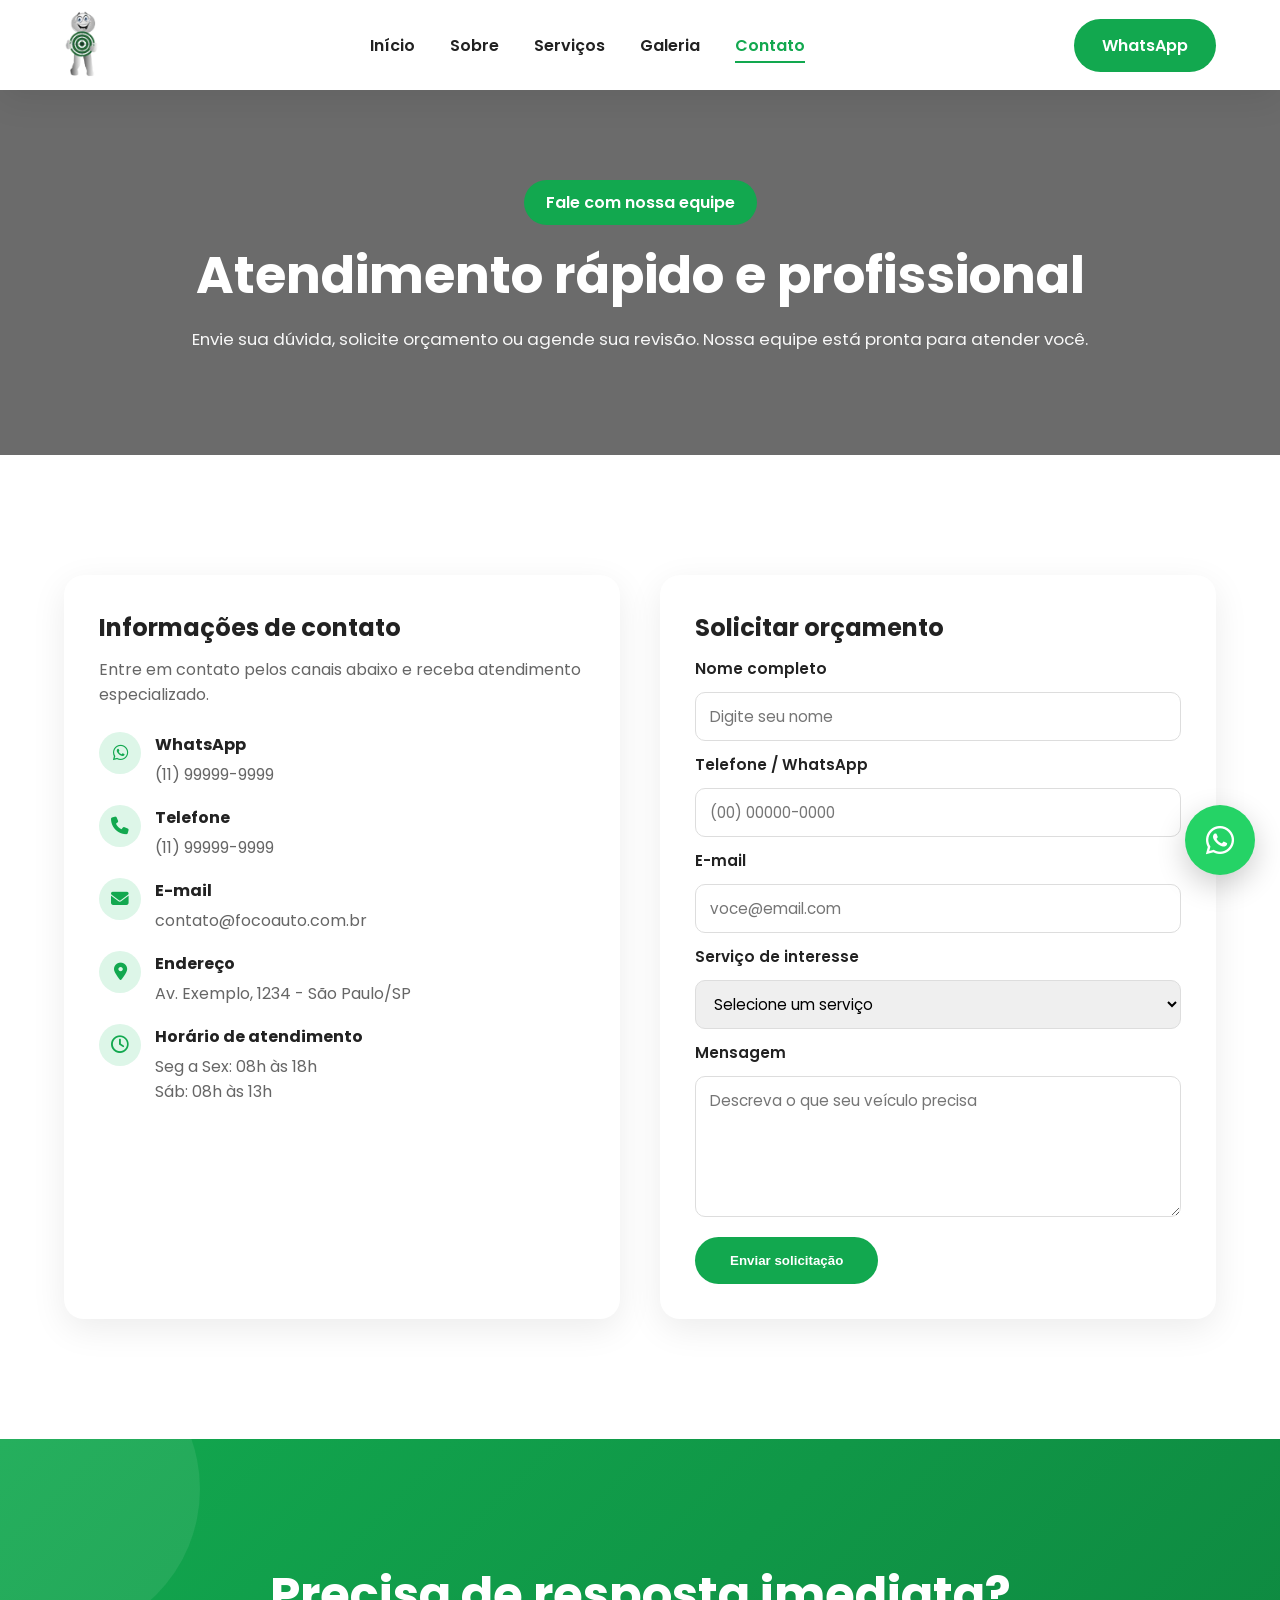
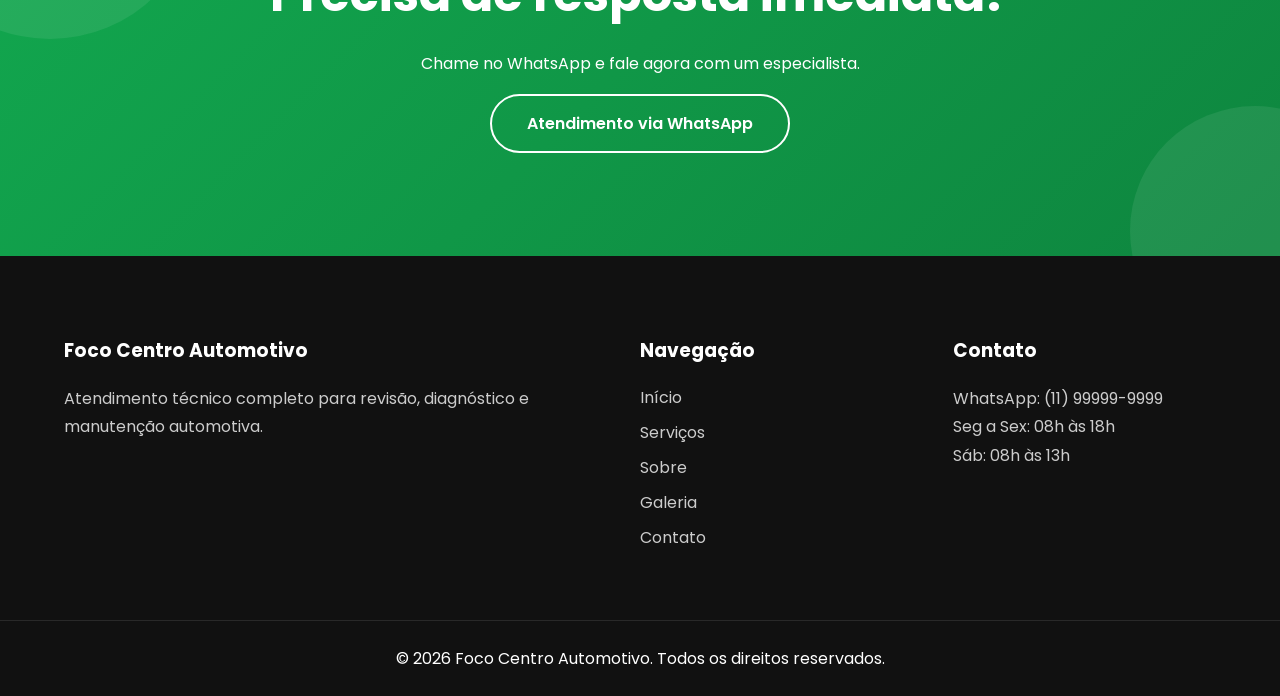
==== contato.html @ 26f86cf7 "teste" ====
<!DOCTYPE html>
<html lang="pt-BR">
<head>
    <meta charset="UTF-8" />
    <meta name="viewport" content="width=device-width, initial-scale=1.0" />
    <title>Contato | Foco Centro Automotivo</title>

    <link rel="icon" type="image/png" href="assets/images/logo.png" />
    <link rel="preconnect" href="https://fonts.googleapis.com" />
    <link rel="preconnect" href="https://fonts.gstatic.com" crossorigin />
    <link href="https://fonts.googleapis.com/css2?family=Poppins:wght@300;400;500;600;700;800&display=swap" rel="stylesheet" />
    <link rel="stylesheet" href="https://cdnjs.cloudflare.com/ajax/libs/font-awesome/6.5.2/css/all.min.css" />
    <link rel="stylesheet" href="css/style.css" />
    <link rel="stylesheet" href="css/animations.css" />
    <link rel="stylesheet" href="css/responsive.css" />
    <link rel="stylesheet" href="css/pages.css" />
</head>
<body>
    <header class="scrolled" id="topo">
        <div class="container">
            <a href="index.html" class="logo" aria-label="Voltar para início">
                <img src="assets/images/logo.png" alt="Logo Foco Centro Automotivo" />
            </a>

            <nav aria-label="Navegação principal">
                <ul class="menu">
                    <li><a href="index.html">Início</a></li>
                    <li><a href="sobre.html">Sobre</a></li>
                    <li><a href="servicos.html">Serviços</a></li>
                    <li><a href="galeria.html">Galeria</a></li>
                    <li><a href="contato.html">Contato</a></li>
                </ul>
            </nav>

            <a class="btn-header" href="https://wa.me/5511999999999" target="_blank" rel="noopener noreferrer">WhatsApp</a>
        </div>
    </header>

    <main>
        <section class="page-hero page-hero-contact">
            <div class="container">
                <span>Fale com nossa equipe</span>
                <h1>Atendimento rápido e profissional</h1>
                <p>
                    Envie sua dúvida, solicite orçamento ou agende sua revisão.
                    Nossa equipe está pronta para atender você.
                </p>
            </div>
        </section>

        <section class="contact-section">
            <div class="container contact-grid">
                <div class="contact-info">
                    <h2>Informações de contato</h2>
                    <p>Entre em contato pelos canais abaixo e receba atendimento especializado.</p>

                    <div class="contact-list">
                        <div class="contact-item">
                            <i class="fa-brands fa-whatsapp"></i>
                            <div>
                                <h3>WhatsApp</h3>
                                <p><a href="https://wa.me/5511999999999" target="_blank" rel="noopener noreferrer">(11) 99999-9999</a></p>
                            </div>
                        </div>

                        <div class="contact-item">
                            <i class="fa-solid fa-phone"></i>
                            <div>
                                <h3>Telefone</h3>
                                <p><a href="tel:+5511999999999">(11) 99999-9999</a></p>
                            </div>
                        </div>

                        <div class="contact-item">
                            <i class="fa-solid fa-envelope"></i>
                            <div>
                                <h3>E-mail</h3>
                                <p><a href="mailto:contato@focoauto.com.br">contato@focoauto.com.br</a></p>
                            </div>
                        </div>

                        <div class="contact-item">
                            <i class="fa-solid fa-location-dot"></i>
                            <div>
                                <h3>Endereço</h3>
                                <p>Av. Exemplo, 1234 - São Paulo/SP</p>
                            </div>
                        </div>

                        <div class="contact-item">
                            <i class="fa-regular fa-clock"></i>
                            <div>
                                <h3>Horário de atendimento</h3>
                                <p>Seg a Sex: 08h às 18h<br />Sáb: 08h às 13h</p>
                            </div>
                        </div>
                    </div>
                </div>

                <div class="contact-form-wrap">
                    <h2>Solicitar orçamento</h2>
                    <form class="contact-form" action="#" method="post">
                        <label for="nome">Nome completo</label>
                        <input id="nome" name="nome" type="text" placeholder="Digite seu nome" required />

                        <label for="telefone">Telefone / WhatsApp</label>
                        <input id="telefone" name="telefone" type="tel" placeholder="(00) 00000-0000" required />

                        <label for="email">E-mail</label>
                        <input id="email" name="email" type="email" placeholder="voce@email.com" />

                        <label for="servico">Serviço de interesse</label>
                        <select id="servico" name="servico" required>
                            <option value="">Selecione um serviço</option>
                            <option>Injeção eletrônica</option>
                            <option>Transmissão</option>
                            <option>Suspensão em geral</option>
                            <option>Mecânica em geral</option>
                            <option>Correia dentada</option>
                            <option>Motor</option>
                            <option>Arrefecimento</option>
                            <option>Embreagem</option>
                            <option>Caixa de direção</option>
                            <option>Alternador e revisão geral</option>
                            <option>Troca de óleos e filtros</option>
                            <option>Freios</option>
                        </select>

                        <label for="mensagem">Mensagem</label>
                        <textarea id="mensagem" name="mensagem" rows="5" placeholder="Descreva o que seu veículo precisa"></textarea>

                        <button type="submit" class="btn-primary">Enviar solicitação</button>
                    </form>
                </div>
            </div>
        </section>

        <section class="cta">
            <div class="container">
                <h2>Precisa de resposta imediata?</h2>
                <p>Chame no WhatsApp e fale agora com um especialista.</p>
                <a class="btn-secondary" href="https://wa.me/5511999999999" target="_blank" rel="noopener noreferrer">Atendimento via WhatsApp</a>
            </div>
        </section>
    </main>

    <footer>
        <div class="container footer-grid">
            <div><h3>Foco Centro Automotivo</h3><p>Atendimento técnico completo para revisão, diagnóstico e manutenção automotiva.</p></div>
            <div><h3>Navegação</h3><a href="index.html">Início</a><a href="servicos.html">Serviços</a><a href="sobre.html">Sobre</a><a href="galeria.html">Galeria</a><a href="contato.html">Contato</a></div>
            <div><h3>Contato</h3><p>WhatsApp: (11) 99999-9999</p><p>Seg a Sex: 08h às 18h</p><p>Sáb: 08h às 13h</p></div>
        </div>
        <div class="copyright">© 2026 Foco Centro Automotivo. Todos os direitos reservados.</div>
    </footer>

    <a class="whatsapp" href="https://wa.me/5511999999999" target="_blank" rel="noopener noreferrer" aria-label="Falar no WhatsApp">
        <i class="fa-brands fa-whatsapp"></i>
    </a>

    <script src="js/main.js"></script>
    <script src="js/pages.js"></script>
</body>
</html>
---- css/style.css ----
/* ==========================================
   RESET
========================================== */

*{
    margin:0;
    padding:0;
    box-sizing:border-box;
}

html{
    scroll-behavior:smooth;
}

body{
    font-family:'Poppins',sans-serif;
    background:#ffffff;
    color:#222;
    overflow-x:hidden;
}

img{
    max-width:100%;
    display:block;
}

a{
    text-decoration:none;
}

ul{
    list-style:none;
}

/* ==========================================
   VARIÁVEIS
========================================== */

:root{

    --primary:#12A84F;
    --primary-dark:#0E863F;
    --primary-light:#DDF6E8;

    --white:#FFFFFF;

    --dark:#111111;

    --gray:#666666;

    --light:#F7F7F7;

    --shadow:0 10px 35px rgba(0,0,0,.08);

    --transition:.35s ease;

}

/* ==========================================
   CONTAINER
========================================== */

.container{
    width:90%;
    max-width:1280px;
    margin:auto;
}

/* ==========================================
   LOADER
========================================== */

#loader{
    position:fixed;
    inset:0;
    background:white;
    z-index:9999;
    display:flex;
    justify-content:center;
    align-items:center;
}

.loader-content{
    text-align:center;
}

.loader-content img{
    width:180px;
    margin:auto;
}

.loader-bar{
    width:220px;
    height:6px;
    background:#eee;
    margin-top:20px;
    border-radius:50px;
    overflow:hidden;
}

.loader-bar::before{
    content:"";
    display:block;
    height:100%;
    width:0%;
    background:var(--primary);
    animation:loading 2s linear infinite;
}

@keyframes loading{

    0%{
        width:0%;
    }

    100%{
        width:100%;
    }

}

/* ==========================================
   HEADER
========================================== */

header{
    position:fixed;
    top:0;
    left:0;
    width:100%;
    z-index:1000;
    transition:.4s;
}

header.scrolled{
    background:white;
    box-shadow:var(--shadow);
}

header .container{

    display:flex;
    align-items:center;
    justify-content:space-between;

    height:90px;

}

.logo img{
    height:70px;
}

.menu{
    display:flex;
    gap:35px;
}

.menu a{

    color:white;

    font-weight:600;

    transition:var(--transition);

}

header.scrolled .menu a{
    color:#222;
}

.menu a:hover{
    color:var(--primary);
}

.menu a.active-link{
    color:var(--primary) !important;
    position:relative;
}

.menu a.active-link::after{
    content:"";
    position:absolute;
    left:0;
    bottom:-6px;
    width:100%;
    height:2px;
    background:var(--primary);
}

.btn-header{

    background:var(--primary);

    color:white;

    padding:14px 28px;

    border-radius:50px;

    font-weight:600;

    transition:var(--transition);

}

.btn-header:hover{

    background:var(--primary-dark);

    transform:translateY(-3px);

}

#mobile-btn{
    display:none;
}

/* ==========================================
   HERO
========================================== */

.hero{

    position:relative;

    height:100vh;

    overflow:hidden;

}

.hero video{

    position:absolute;

    width:100%;

    height:100%;

    object-fit:cover;

}

.hero-overlay{

    position:absolute;

    inset:0;

    background:rgba(0,0,0,.55);

}

.hero-content{

    position:relative;

    z-index:2;

    height:100%;

    display:flex;

    flex-direction:column;

    justify-content:center;

    align-items:center;

    text-align:center;

    color:white;

    padding:20px;

}

.hero-tag{

    background:var(--primary);

    padding:12px 24px;

    border-radius:40px;

    font-size:.9rem;

    margin-bottom:30px;

    font-weight:600;

}

.hero h1{

    font-size:5rem;

    max-width:1000px;

    line-height:1.1;

    margin-bottom:25px;

}

.hero p{

    max-width:750px;

    font-size:1.2rem;

    line-height:1.8;

}

.hero-buttons{

    display:flex;

    gap:20px;

    margin-top:40px;

}

/* ==========================================
   BOTÕES
========================================== */

.btn-primary{

    background:var(--primary);

    color:white;

    padding:16px 35px;

    border-radius:50px;

    font-weight:600;

    transition:var(--transition);

}

.btn-primary:hover{

    transform:translateY(-4px);

    background:var(--primary-dark);

}

.btn-secondary{

    border:2px solid white;

    color:white;

    padding:16px 35px;

    border-radius:50px;

    font-weight:600;

    transition:var(--transition);

}

.btn-secondary:hover{

    background:white;

    color:var(--primary);

}

/* ==========================================
   SOBRE
========================================== */

.home-about{

    padding:120px 0;

}

.home-about .container{

    display:grid;

    grid-template-columns:1fr 1fr;

    gap:80px;

    align-items:center;

}

.about-image img{

    border-radius:25px;

    box-shadow:var(--shadow);

}

.about-text span{

    color:var(--primary);

    font-weight:700;

}

.about-text h2{

    font-size:3rem;

    margin:15px 0 25px;

}

.about-text p{

    color:var(--gray);

    line-height:1.8;

}

.about-text ul{

    margin:30px 0;

}

.about-text li{

    margin-bottom:15px;

    font-weight:500;

}

.about-text i{

    color:var(--primary);

    margin-right:10px;

}

/* ==========================================
   NÚMEROS
========================================== */

.numbers{

    background:var(--primary);

    color:white;

    padding:90px 0;

}

.numbers .container{

    display:grid;

    grid-template-columns:repeat(4,1fr);

    gap:30px;

}

.number-box{

    text-align:center;

}

.number-box h2{

    font-size:4rem;

    margin-bottom:10px;

}

/* ==========================================
   TITULOS
========================================== */

.section-title{

    text-align:center;

    margin-bottom:70px;

}

.section-title span{

    color:var(--primary);

    font-weight:700;

}

.section-title h2{

    font-size:3rem;

    margin-top:10px;

}

/* ==========================================
   SERVIÇOS
========================================== */

.home-services{

    padding:120px 0;

    background:var(--light);

}

.services-grid{

    display:grid;

    grid-template-columns:repeat(3,1fr);

    gap:30px;

}

.service-card{

    background:white;

    padding:40px;

    border-radius:20px;

    text-align:center;

    box-shadow:var(--shadow);

    transition:var(--transition);

}

.service-card:hover{

    transform:translateY(-10px);

}

.service-card i{

    font-size:3rem;

    color:var(--primary);

    margin-bottom:20px;

}

.service-card h3{

    margin-bottom:15px;

}

.service-card p{

    color:var(--gray);

}

/* ==========================================
   DIFERENCIAIS
========================================== */

.advantages{

    padding:100px 0;

}

.advantages .container{

    display:grid;

    grid-template-columns:repeat(4,1fr);

    gap:25px;

}

.advantage{

    text-align:center;

    background:white;

    padding:40px;

    border-radius:20px;

    box-shadow:var(--shadow);

}

.advantage i{

    font-size:3rem;

    color:var(--primary);

    margin-bottom:20px;

}

/* ==========================================
   DEPOIMENTOS
========================================== */

.testimonials{

    padding:120px 0;

    background:var(--light);

}

.swiper-slide{

    background:white;

    padding:50px;

    border-radius:20px;

    box-shadow:var(--shadow);

    text-align:center;

}

.swiper-slide p{

    font-size:1.1rem;

    line-height:1.8;

}

.swiper-slide h4{

    margin-top:20px;

    color:gold;

}

/* ==========================================
   CTA
========================================== */

.cta{

    background:linear-gradient(
    135deg,
    var(--primary),
    var(--primary-dark));

    color:white;

    text-align:center;

    padding:120px 20px;

}

.cta h2{

    font-size:3rem;

    margin-bottom:20px;

}

.cta p{

    margin-bottom:35px;

}

/* ==========================================
   FOOTER
========================================== */

footer{

    background:#111;

    color:white;

    padding-top:80px;

}

.footer-grid{

    display:grid;

    grid-template-columns:2fr 1fr 1fr;

    gap:50px;

}

.footer-grid h3{

    margin-bottom:20px;

}

.footer-grid a{

    display:block;

    color:#ccc;

    margin-bottom:10px;

}

.footer-grid p{

    color:#ccc;

    line-height:1.8;

}

.copyright{

    border-top:1px solid rgba(255,255,255,.1);

    margin-top:60px;

    padding:25px;

    text-align:center;

}

/* ==========================================
   WHATSAPP
========================================== */

.whatsapp{

    position:fixed;

    right:25px;

    bottom:25px;

    width:70px;

    height:70px;

    background:#25D366;

    border-radius:50%;

    display:flex;

    justify-content:center;

    align-items:center;

    color:white;

    font-size:2rem;

    z-index:999;

    box-shadow:0 10px 30px rgba(0,0,0,.2);

}

.whatsapp:hover{

    transform:scale(1.1);

}

/* ==========================================
   SCROLLBAR
========================================== */

::-webkit-scrollbar{
    width:10px;
}

::-webkit-scrollbar-thumb{
    background:var(--primary);
    border-radius:50px;
}

::-webkit-scrollbar-track{
    background:#eee;
}

#loader{
    transition:0.5s ease;
}
---- css/animations.css ----
/* ==========================================
   FADE UP
========================================== */

.fade-up{
    animation:fadeUp 1s ease forwards;
}

@keyframes fadeUp{

    from{
        opacity:0;
        transform:translateY(50px);
    }

    to{
        opacity:1;
        transform:translateY(0);
    }

}

/* ==========================================
   FADE DOWN
========================================== */

.fade-down{
    animation:fadeDown 1s ease forwards;
}

@keyframes fadeDown{

    from{
        opacity:0;
        transform:translateY(-50px);
    }

    to{
        opacity:1;
        transform:translateY(0);
    }

}

/* ==========================================
   FADE LEFT
========================================== */

.fade-left{
    animation:fadeLeft 1s ease forwards;
}

@keyframes fadeLeft{

    from{
        opacity:0;
        transform:translateX(-60px);
    }

    to{
        opacity:1;
        transform:translateX(0);
    }

}

/* ==========================================
   FADE RIGHT
========================================== */

.fade-right{
    animation:fadeRight 1s ease forwards;
}

@keyframes fadeRight{

    from{
        opacity:0;
        transform:translateX(60px);
    }

    to{
        opacity:1;
        transform:translateX(0);
    }

}

/* ==========================================
   ZOOM IN
========================================== */

.zoom-in{
    animation:zoomIn .8s ease forwards;
}

@keyframes zoomIn{

    from{
        opacity:0;
        transform:scale(.8);
    }

    to{
        opacity:1;
        transform:scale(1);
    }

}

/* ==========================================
   ZOOM OUT
========================================== */

.zoom-out{
    animation:zoomOut .8s ease forwards;
}

@keyframes zoomOut{

    from{
        opacity:0;
        transform:scale(1.2);
    }

    to{
        opacity:1;
        transform:scale(1);
    }

}

/* ==========================================
   HERO ENTRADA
========================================== */

.hero-tag{
    animation:fadeDown 1s ease;
}

.hero h1{
    animation:fadeUp 1.2s ease;
}

.hero p{
    animation:fadeUp 1.5s ease;
}

.hero-buttons{
    animation:fadeUp 1.8s ease;
}

/* ==========================================
   REVEAL SCROLL
========================================== */

.reveal{

    opacity:0;

    transform:translateY(70px);

    transition:all .9s ease;

}

.reveal.active{

    opacity:1;

    transform:translateY(0);

}

/* ==========================================
   REVEAL LEFT
========================================== */

.reveal-left{

    opacity:0;

    transform:translateX(-80px);

    transition:all .9s ease;

}

.reveal-left.active{

    opacity:1;

    transform:translateX(0);

}

/* ==========================================
   REVEAL RIGHT
========================================== */

.reveal-right{

    opacity:0;

    transform:translateX(80px);

    transition:all .9s ease;

}

.reveal-right.active{

    opacity:1;

    transform:translateX(0);

}

/* ==========================================
   SERVICE CARD HOVER
========================================== */

.service-card{

    position:relative;

    overflow:hidden;

}

.service-card::before{

    content:"";

    position:absolute;

    top:0;

    left:-100%;

    width:100%;

    height:4px;

    background:#12A84F;

    transition:.5s;

}

.service-card:hover::before{

    left:0;

}

.service-card:hover{

    transform:translateY(-12px);

}

/* ==========================================
   ADVANTAGE CARD
========================================== */

.advantage{

    transition:.4s;

}

.advantage:hover{

    transform:translateY(-10px);

}

/* ==========================================
   BOTÕES
========================================== */

.btn-primary{

    transition:.35s;

}

.btn-primary:hover{

    transform:translateY(-4px);

}

.btn-secondary{

    transition:.35s;

}

.btn-secondary:hover{

    transform:translateY(-4px);

}

/* ==========================================
   PULSE WHATSAPP
========================================== */

.whatsapp{

    animation:pulse 2s infinite;

}

@keyframes pulse{

    0%{

        box-shadow:
        0 0 0 0 rgba(37,211,102,.7);

    }

    70%{

        box-shadow:
        0 0 0 25px rgba(37,211,102,0);

    }

    100%{

        box-shadow:
        0 0 0 0 rgba(37,211,102,0);

    }

}

/* ==========================================
   FLOAT
========================================== */

.float{

    animation:floating 4s ease-in-out infinite;

}

@keyframes floating{

    0%{
        transform:translateY(0);
    }

    50%{
        transform:translateY(-15px);
    }

    100%{
        transform:translateY(0);
    }

}

/* ==========================================
   SHINE EFFECT
========================================== */

.shine{

    position:relative;

    overflow:hidden;

}

.shine::after{

    content:"";

    position:absolute;

    top:0;

    left:-120%;

    width:60%;

    height:100%;

    background:
    linear-gradient(
        90deg,
        transparent,
        rgba(255,255,255,.4),
        transparent
    );

    transform:skewX(-25deg);

}

.shine:hover::after{

    animation:shine 1s;

}

@keyframes shine{

    100%{
        left:150%;
    }

}

/* ==========================================
   HERO SCROLL INDICATOR
========================================== */

.scroll-indicator{

    position:absolute;

    bottom:30px;

    left:50%;

    transform:translateX(-50%);

    animation:bounce 2s infinite;

}

@keyframes bounce{

    0%,20%,50%,80%,100%{
        transform:translateX(-50%) translateY(0);
    }

    40%{
        transform:translateX(-50%) translateY(-15px);
    }

    60%{
        transform:translateX(-50%) translateY(-8px);
    }

}

/* ==========================================
   LOADER
========================================== */

.loader-content img{

    animation:logoSpin 2s linear infinite;

}

@keyframes logoSpin{

    from{
        transform:rotate(0deg);
    }

    to{
        transform:rotate(360deg);
    }

}

/* ==========================================
   GALLERY HOVER
========================================== */

.gallery-item{

    overflow:hidden;

    border-radius:20px;

}

.gallery-item img{

    transition:.5s;

}

.gallery-item:hover img{

    transform:scale(1.1);

}

/* ==========================================
   TESTIMONIAL CARD
========================================== */

.swiper-slide{

    transition:.4s;

}

.swiper-slide:hover{

    transform:translateY(-10px);

}

/* ==========================================
   CTA BACKGROUND
========================================== */

.cta{

    position:relative;

    overflow:hidden;

}

.cta::before{

    content:"";

    position:absolute;

    width:300px;

    height:300px;

    background:rgba(255,255,255,.08);

    border-radius:50%;

    top:-100px;

    left:-100px;

}

.cta::after{

    content:"";

    position:absolute;

    width:250px;

    height:250px;

    background:rgba(255,255,255,.08);

    border-radius:50%;

    bottom:-100px;

    right:-100px;

}

/* ==========================================
   STAGGER DELAYS
========================================== */

.delay-1{
    animation-delay:.1s;
}

.delay-2{
    animation-delay:.2s;
}

.delay-3{
    animation-delay:.3s;
}

.delay-4{
    animation-delay:.4s;
}

.delay-5{
    animation-delay:.5s;
}

.delay-6{
    animation-delay:.6s;
}

/* ==========================================
   PAGE TRANSITION
========================================== */

body{

    animation:pageLoad .7s ease;

}

@keyframes pageLoad{

    from{

        opacity:0;

        transform:translateY(20px);

    }

    to{

        opacity:1;

        transform:translateY(0);

    }

}
---- css/responsive.css ----
@media (max-width: 1200px){
    .hero h1{
        font-size:4rem;
    }

    .about-text h2,
    .section-title h2,
    .cta h2{
        font-size:2.5rem;
    }

    .services-grid{
        grid-template-columns:repeat(2,1fr);
    }

    .advantages .container{
        grid-template-columns:repeat(2,1fr);
    }

    .footer-grid{
        grid-template-columns:1.5fr 1fr 1fr;
        gap:35px;
    }
}

@media (max-width: 992px){
    header .container{
        height:auto;
        padding:16px 0;
        flex-wrap:wrap;
        gap:12px;
    }

    .logo img{
        height:56px;
    }

    .menu{
        width:100%;
        justify-content:center;
        flex-wrap:wrap;
        gap:18px;
    }

    .btn-header{
        margin-left:auto;
        margin-right:auto;
        padding:12px 24px;
    }

    .hero{
        min-height:90vh;
        height:auto;
    }

    .hero-content{
        padding:140px 16px 80px;
        height:auto;
    }

    .hero h1{
        font-size:3rem;
        max-width:800px;
    }

    .hero p{
        font-size:1rem;
        line-height:1.7;
    }

    .hero-buttons{
        flex-wrap:wrap;
        justify-content:center;
        gap:12px;
    }

    .btn-primary,
    .btn-secondary{
        padding:14px 24px;
    }

    .home-about,
    .home-services,
    .testimonials,
    .cta,
    .advantages{
        padding:90px 0;
    }

    .home-about .container{
        grid-template-columns:1fr;
        gap:36px;
    }

    .about-text h2,
    .section-title h2,
    .cta h2{
        font-size:2.1rem;
    }

    .numbers .container{
        grid-template-columns:repeat(2,1fr);
    }

    .footer-grid{
        grid-template-columns:1fr;
        gap:26px;
    }
}

@media (max-width: 768px){
    .container{
        width:92%;
    }

    header .container{
        justify-content:center;
    }

    .menu{
        gap:12px 16px;
    }

    .menu a{
        font-size:.95rem;
    }

    .menu a.active-link::after{
        bottom:-4px;
    }

    .hero h1{
        font-size:2.3rem;
    }

    .hero-tag{
        font-size:.82rem;
        padding:10px 16px;
        margin-bottom:20px;
    }

    .about-text h2,
    .section-title h2,
    .cta h2{
        font-size:1.8rem;
    }

    .section-title{
        margin-bottom:42px;
    }

    .services-grid{
        grid-template-columns:1fr;
        gap:20px;
    }

    .service-card{
        padding:28px 22px;
    }

    .advantages .container{
        grid-template-columns:1fr;
        gap:18px;
    }

    .advantage{
        padding:28px 20px;
    }

    .swiper-slide{
        padding:28px 20px;
    }

    .numbers .container{
        grid-template-columns:1fr;
        gap:16px;
    }

    .number-box h2{
        font-size:2.6rem;
    }

    .cta{
        padding:70px 16px;
    }

    .footer-grid{
        gap:20px;
    }

    .copyright{
        margin-top:34px;
        padding:20px 12px;
        font-size:.92rem;
    }

    .whatsapp{
        width:58px;
        height:58px;
        font-size:1.6rem;
        right:14px;
        bottom:14px;
    }

    .page-hero{
        padding:140px 0 72px;
    }

    .page-hero h1{
        font-size:2rem;
    }

    .values-grid{
        grid-template-columns:1fr;
    }

    .gallery-grid{
        grid-template-columns:1fr;
    }

    .gallery-item img{
        height:200px;
    }

    .contact-grid{
        grid-template-columns:1fr;
    }

    .contact-info,
    .contact-form-wrap{
        padding:24px 18px;
    }

    .contact-form .btn-primary{
        width:100%;
        text-align:center;
    }
}

@media (max-width: 480px){
    .logo img{
        height:48px;
    }

    .menu{
        gap:10px 12px;
    }

    .menu a{
        font-size:.9rem;
    }

    .btn-header{
        width:100%;
        text-align:center;
        padding:11px 16px;
    }

    .hero-content{
        padding:128px 10px 62px;
    }

    .hero h1{
        font-size:1.9rem;
    }

    .hero p{
        font-size:.95rem;
    }

    .btn-primary,
    .btn-secondary{
        width:100%;
        text-align:center;
    }

    .about-text h2,
    .section-title h2,
    .cta h2{
        font-size:1.55rem;
    }

    .about-text li{
        font-size:.95rem;
    }

    .service-card i,
    .advantage i{
        font-size:2.2rem;
    }

    .page-hero h1{
        font-size:1.7rem;
    }

    .page-hero p{
        font-size:.95rem;
    }

    .value-card{
        padding:24px 18px;
    }

    .contact-item{
        gap:10px;
    }

    .contact-item i{
        width:36px;
        height:36px;
        font-size:1rem;
    }
}
---- css/pages.css ----
.section-actions{
    margin-top:40px;
    text-align:center;
}

.page-hero{
    padding:180px 0 100px;
    color:#fff;
    background-size:cover;
    background-position:center;
    position:relative;
}

.page-hero::before{
    content:"";
    position:absolute;
    inset:0;
    background:rgba(0,0,0,.58);
}

.page-hero .container{
    position:relative;
    z-index:2;
    max-width:900px;
    text-align:center;
}

.page-hero span{
    display:inline-block;
    background:var(--primary);
    padding:10px 22px;
    border-radius:30px;
    font-weight:600;
    margin-bottom:20px;
}

.page-hero h1{
    font-size:3.2rem;
    line-height:1.2;
    margin-bottom:18px;
}

.page-hero p{
    font-size:1.05rem;
    line-height:1.8;
    opacity:.95;
}

.page-hero-about{
    background-image:url('https://images.unsplash.com/photo-1619642751034-765dfdf7c58e?q=80&w=1800&auto=format&fit=crop');
}

.page-hero-gallery{
    background-image:url('https://images.unsplash.com/photo-1613214149922-f1809c99b414?q=80&w=1800&auto=format&fit=crop');
}

.page-hero-contact{
    background-image:url('https://images.unsplash.com/photo-1486006920555-c77dcf18193c?q=80&w=1800&auto=format&fit=crop');
}

.values-section{
    padding:120px 0;
    background:var(--light);
}

.values-grid{
    display:grid;
    grid-template-columns:repeat(3,1fr);
    gap:30px;
}

.value-card{
    background:#fff;
    border-radius:20px;
    box-shadow:var(--shadow);
    padding:36px;
    text-align:center;
}

.value-card i{
    font-size:2.6rem;
    color:var(--primary);
    margin-bottom:18px;
}

.value-card h3{
    margin-bottom:12px;
}

.value-card p{
    color:var(--gray);
    line-height:1.8;
}

.gallery-section{
    padding:120px 0;
    background:var(--light);
}

.gallery-grid{
    display:grid;
    grid-template-columns:repeat(4,1fr);
    gap:22px;
}

.gallery-item{
    background:#fff;
    border-radius:18px;
    overflow:hidden;
    box-shadow:var(--shadow);
}

.gallery-item img{
    width:100%;
    height:220px;
    object-fit:cover;
}

.gallery-item figcaption{
    padding:14px 16px 18px;
    font-weight:600;
    color:#222;
}

.contact-section{
    padding:120px 0;
}

.contact-grid{
    display:grid;
    grid-template-columns:1fr 1fr;
    gap:40px;
}

.contact-info,
.contact-form-wrap{
    background:#fff;
    box-shadow:var(--shadow);
    border-radius:20px;
    padding:35px;
}

.contact-info h2,
.contact-form-wrap h2{
    margin-bottom:12px;
}

.contact-info > p{
    color:var(--gray);
    margin-bottom:25px;
}

.contact-list{
    display:grid;
    gap:18px;
}

.contact-item{
    display:flex;
    gap:14px;
    align-items:flex-start;
}

.contact-item i{
    width:42px;
    height:42px;
    display:flex;
    align-items:center;
    justify-content:center;
    border-radius:50%;
    background:var(--primary-light);
    color:var(--primary);
    font-size:1.1rem;
}

.contact-item h3{
    font-size:1rem;
    margin-bottom:5px;
}

.contact-item p,
.contact-item a{
    color:var(--gray);
}

.contact-form{
    display:grid;
    gap:12px;
}

.contact-form label{
    font-weight:600;
    font-size:.95rem;
}

.contact-form input,
.contact-form select,
.contact-form textarea{
    border:1px solid #ddd;
    border-radius:10px;
    padding:12px 14px;
    font-family:'Poppins', sans-serif;
    font-size:.95rem;
}

.contact-form input:focus,
.contact-form select:focus,
.contact-form textarea:focus{
    outline:none;
    border-color:var(--primary);
    box-shadow:0 0 0 3px rgba(18,168,79,.15);
}

.contact-form .btn-primary{
    border:none;
    cursor:pointer;
    margin-top:8px;
    justify-self:start;
}

@media (max-width:1100px){
    .gallery-grid{
        grid-template-columns:repeat(3,1fr);
    }

    .values-grid{
        grid-template-columns:1fr;
    }
}

@media (max-width:900px){
    .page-hero h1{
        font-size:2.3rem;
    }

    .contact-grid{
        grid-template-columns:1fr;
    }

    .gallery-grid{
        grid-template-columns:repeat(2,1fr);
    }
}

@media (max-width:600px){
    .gallery-grid{
        grid-template-columns:1fr;
    }

    .page-hero{
        padding:140px 0 80px;
    }
}
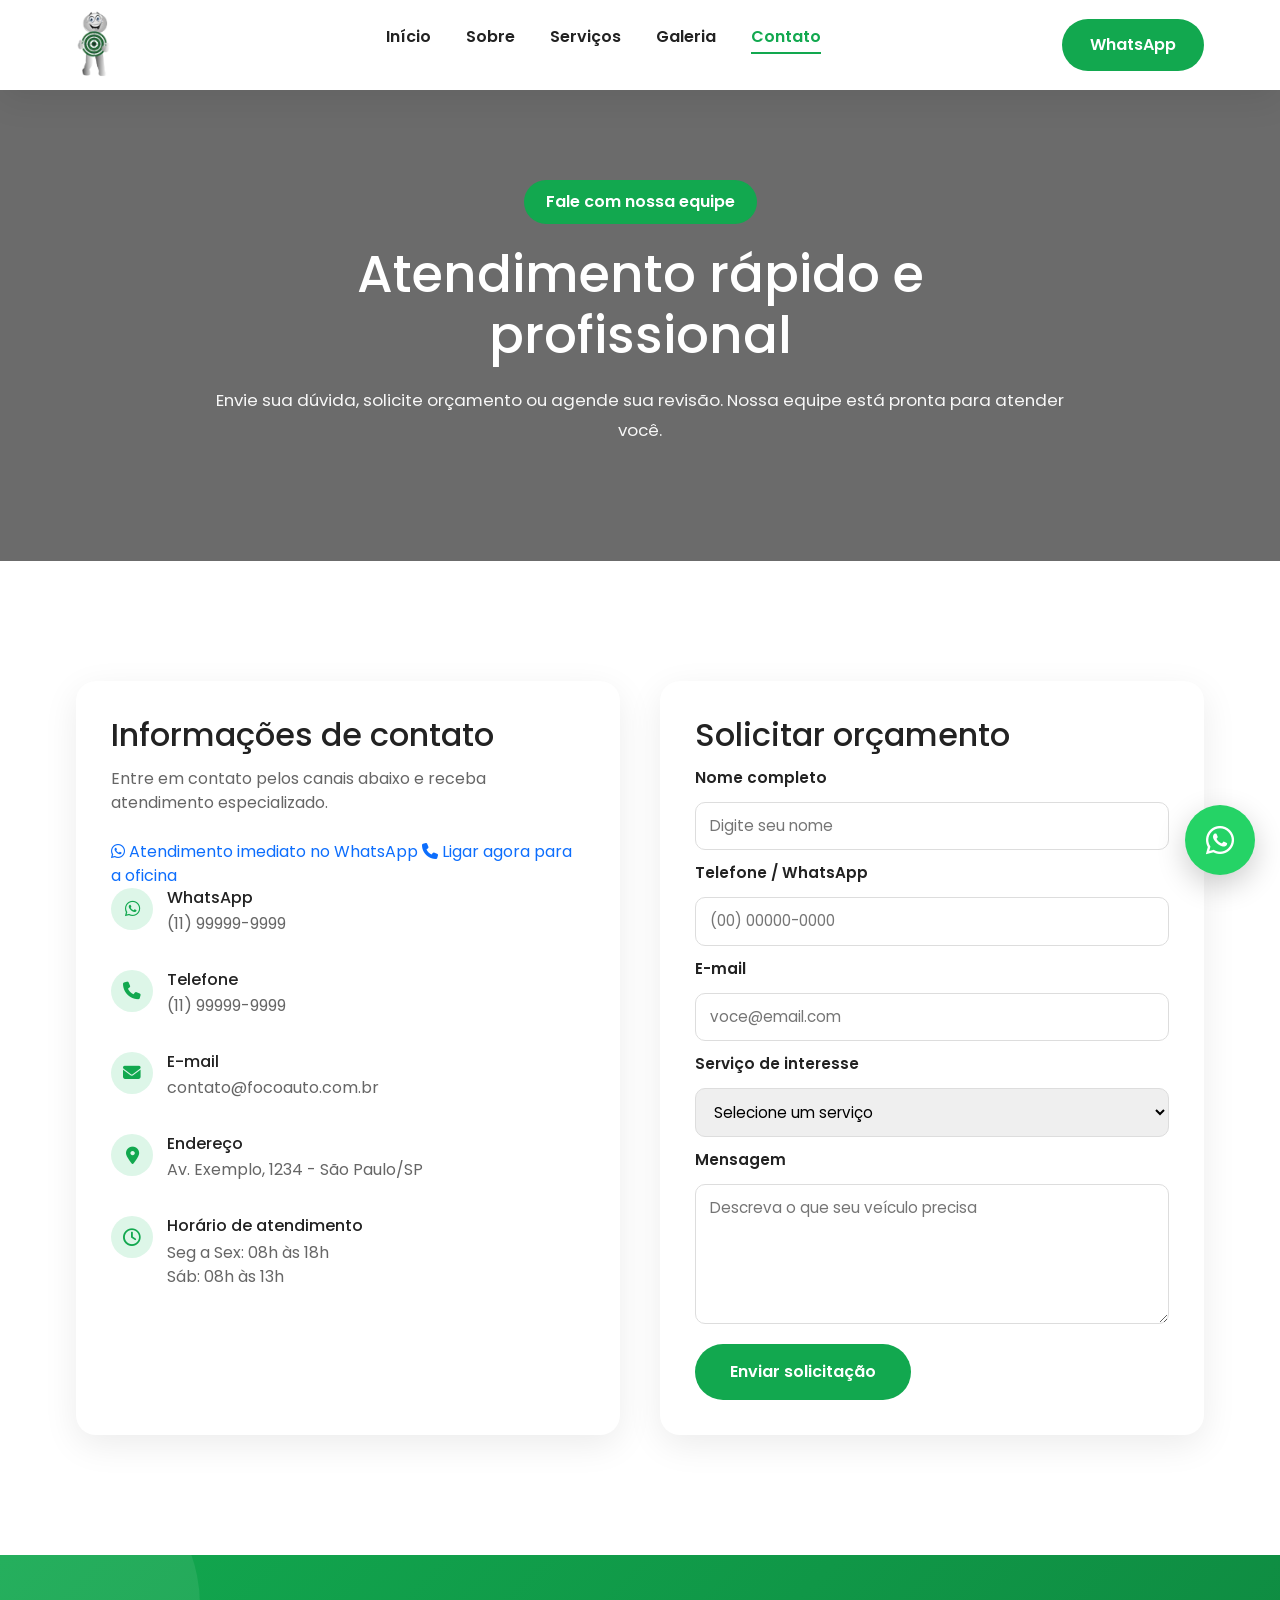
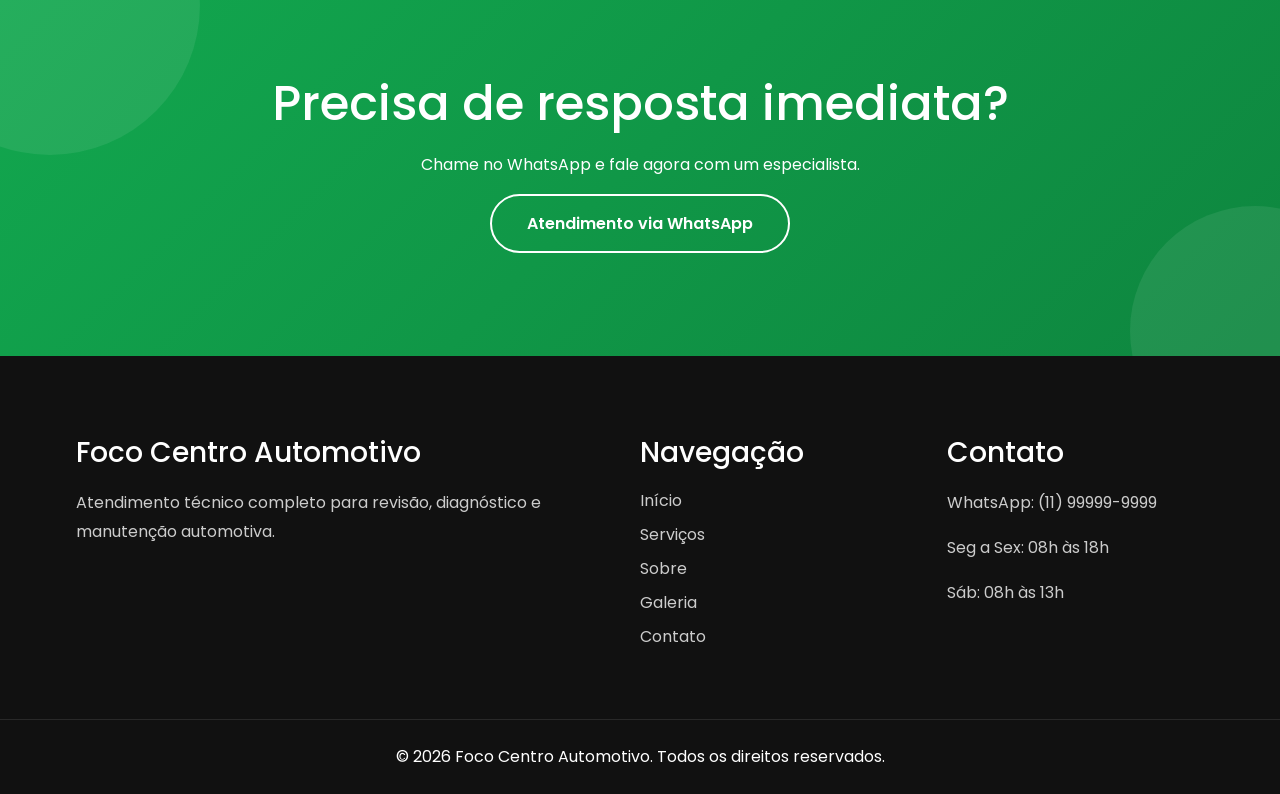
==== commit 151bc0a7: "projeto" ====
--- a/contato.html
+++ b/contato.html
@@ -10,6 +10,7 @@
     <link rel="preconnect" href="https://fonts.gstatic.com" crossorigin />
     <link href="https://fonts.googleapis.com/css2?family=Poppins:wght@300;400;500;600;700;800&display=swap" rel="stylesheet" />
     <link rel="stylesheet" href="https://cdnjs.cloudflare.com/ajax/libs/font-awesome/6.5.2/css/all.min.css" />
+    <link href="https://cdn.jsdelivr.net/npm/bootstrap@5.3.3/dist/css/bootstrap.min.css" rel="stylesheet" />
     <link rel="stylesheet" href="css/style.css" />
     <link rel="stylesheet" href="css/animations.css" />
     <link rel="stylesheet" href="css/responsive.css" />
@@ -53,6 +54,17 @@
                 <div class="contact-info">
                     <h2>Informações de contato</h2>
                     <p>Entre em contato pelos canais abaixo e receba atendimento especializado.</p>
+
+                    <div class="contact-quick-actions">
+                        <a href="https://wa.me/5511999999999" target="_blank" rel="noopener noreferrer" class="quick-action-card">
+                            <i class="fa-brands fa-whatsapp"></i>
+                            <span>Atendimento imediato no WhatsApp</span>
+                        </a>
+                        <a href="tel:+5511999999999" class="quick-action-card">
+                            <i class="fa-solid fa-phone"></i>
+                            <span>Ligar agora para a oficina</span>
+                        </a>
+                    </div>
 
                     <div class="contact-list">
                         <div class="contact-item">
@@ -157,6 +169,7 @@
         <i class="fa-brands fa-whatsapp"></i>
     </a>
 
+    <script src="https://cdn.jsdelivr.net/npm/bootstrap@5.3.3/dist/js/bootstrap.bundle.min.js"></script>
     <script src="js/main.js"></script>
     <script src="js/pages.js"></script>
 </body>
